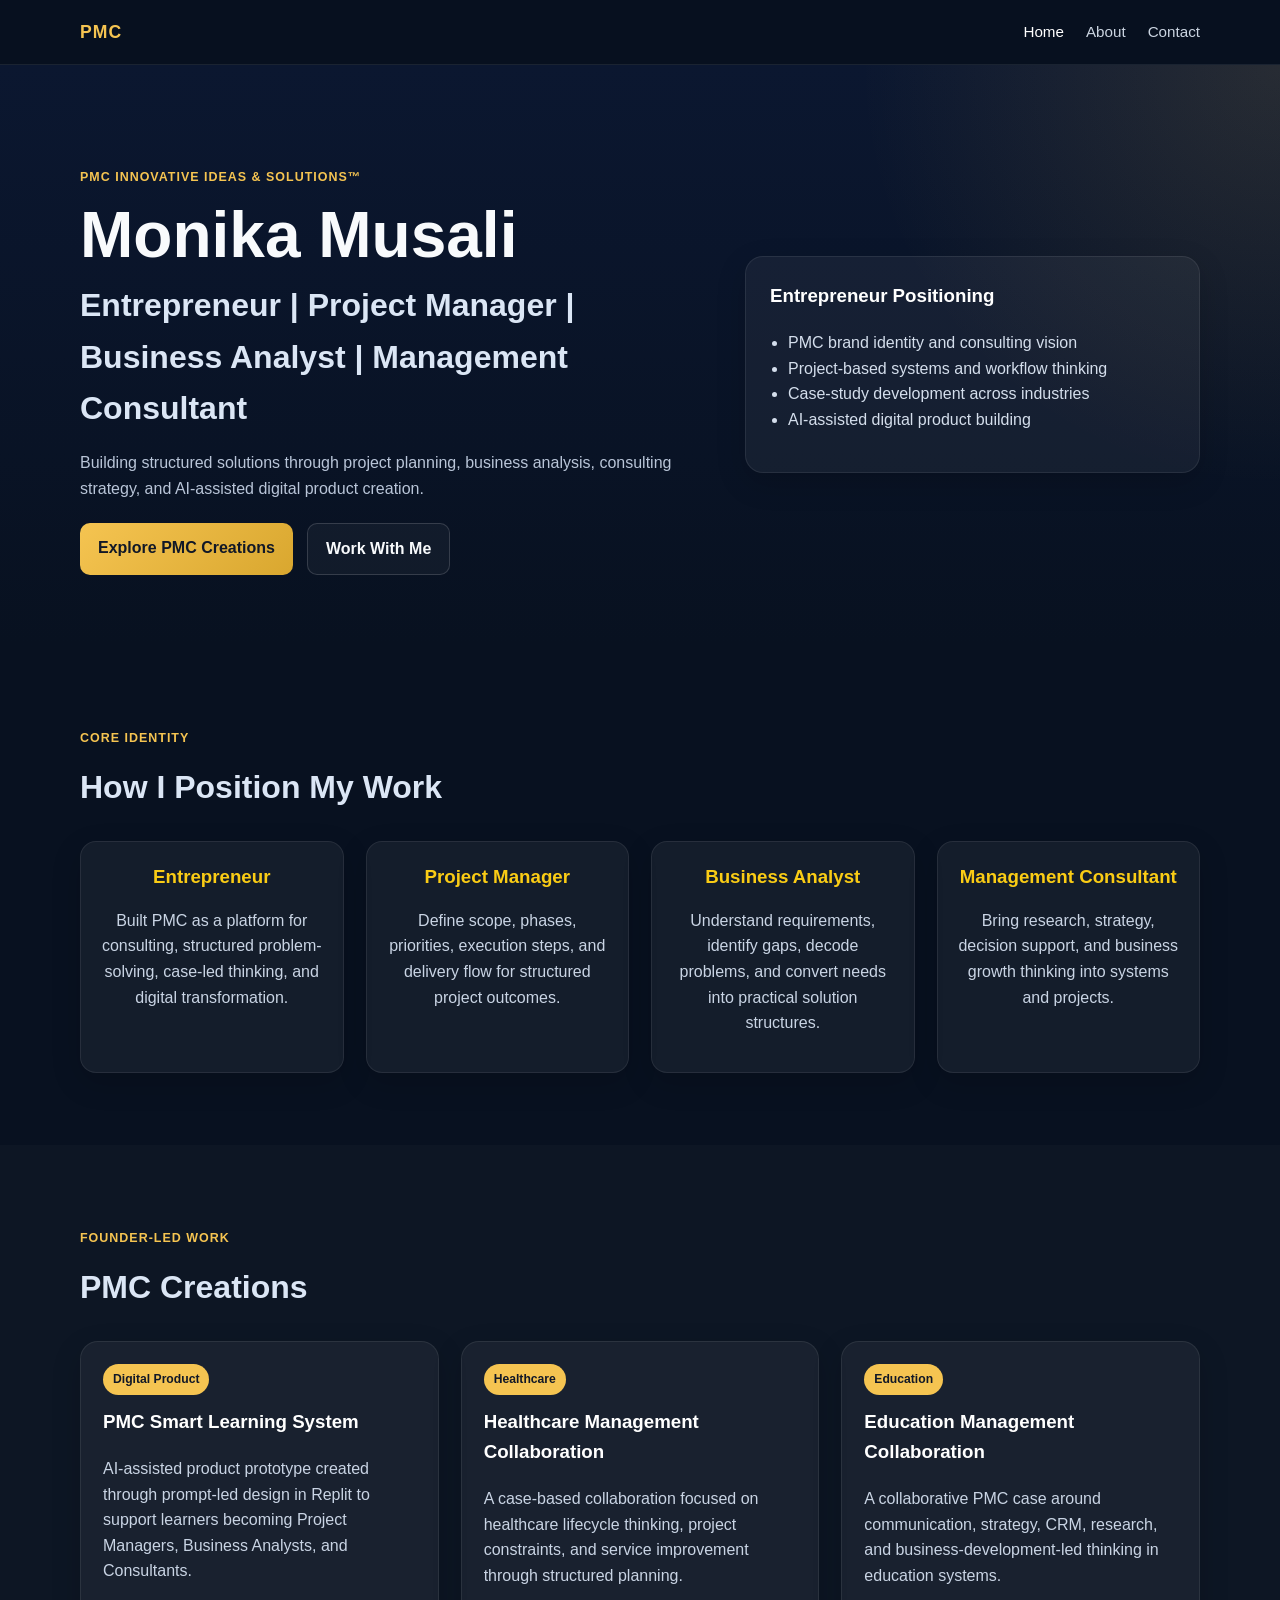
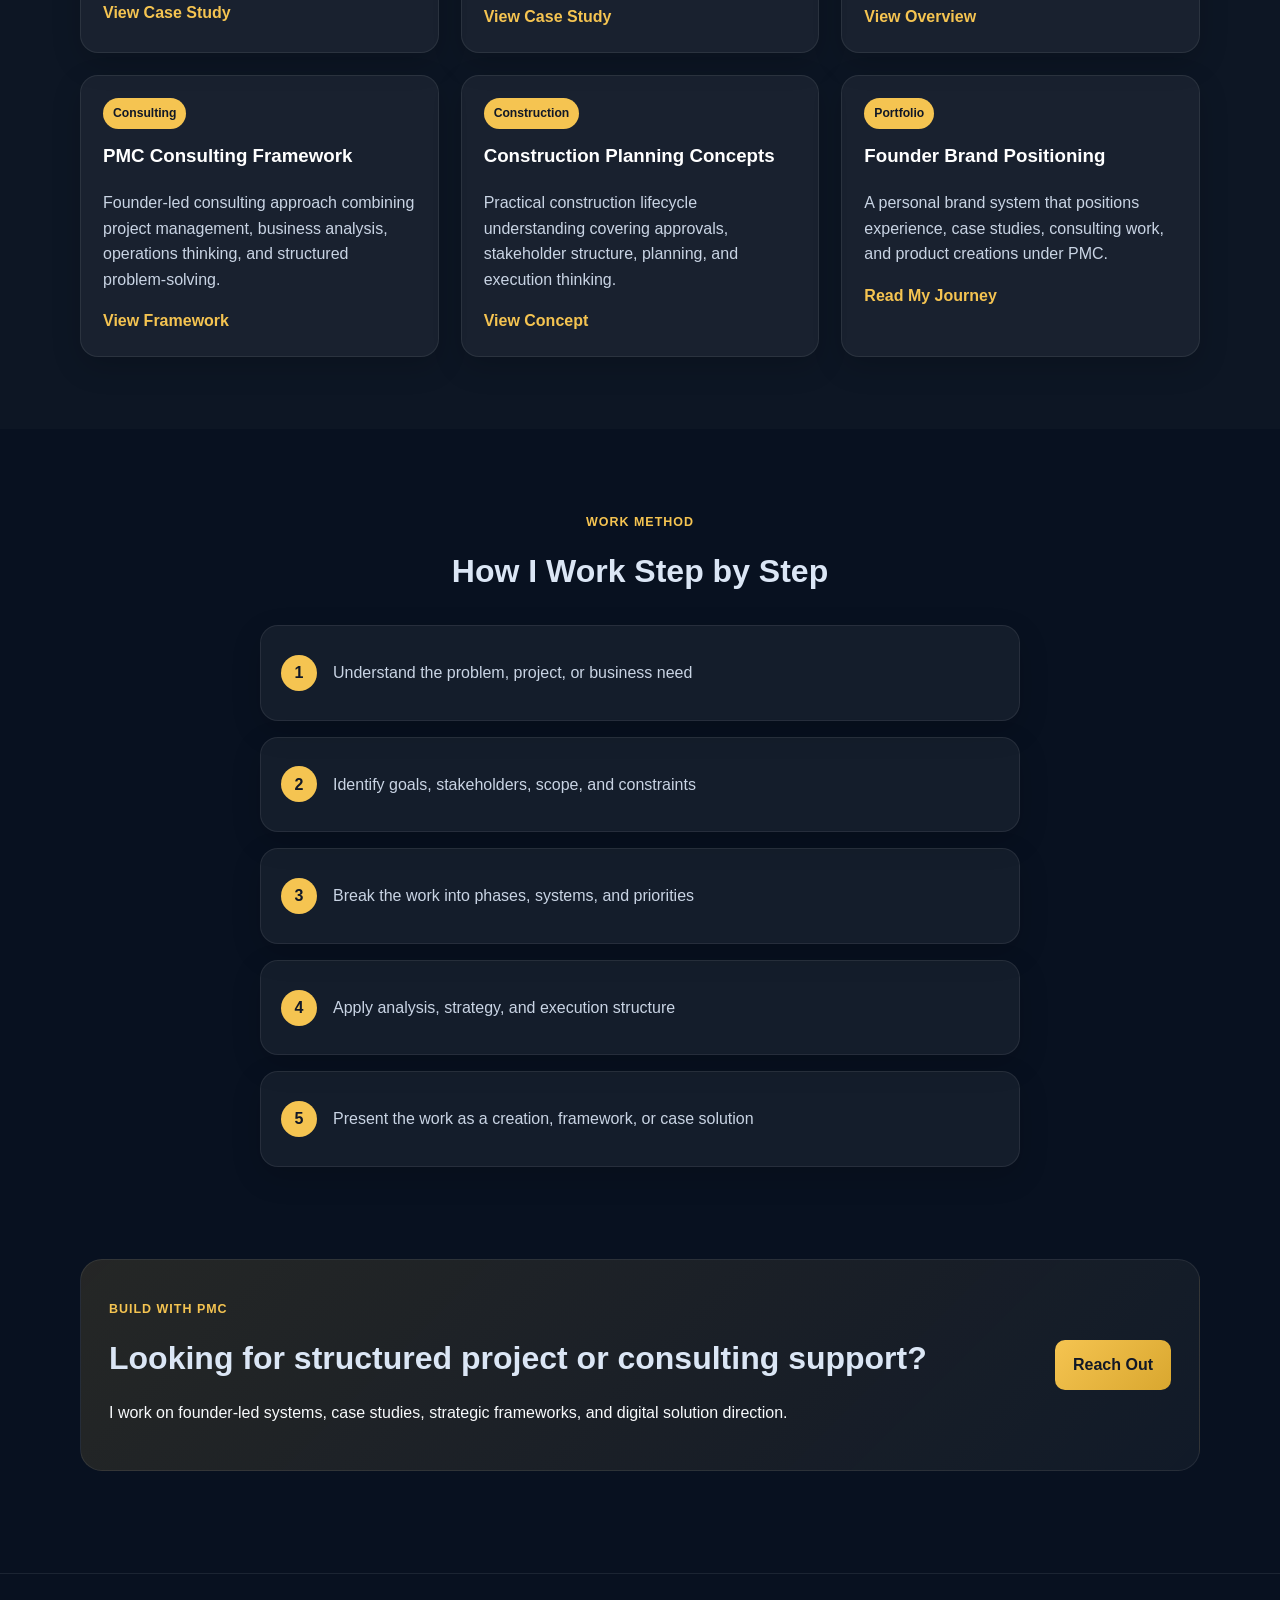
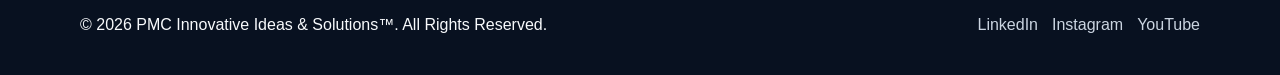
==== index.html @ 28ba8baa "Update index.html" ====
<!DOCTYPE html>
<html lang="en">
<head>
  <meta charset="UTF-8" />
  <meta name="viewport" content="width=device-width, initial-scale=1.0" />
  <title>PMC founder Portfolio | Monika Musali</title>
  <link rel="stylesheet" href="style.css" />
</head>
<body>
  <header class="site-header">
    <div class="container nav-wrap">
      <div class="logo">PMC</div>
      <nav>
        <a href="index.html" class="active">Home</a>
        <a href="about.html">About</a>
        <a href="contact.html">Contact</a>
      </nav>
    </div>
  </header>

  <section class="hero">
    <div class="container hero-grid">
      <div>
        <p class="eyebrow">PMC Innovative Ideas & Solutions™</p>
        <h1>Monika Musali</h1>
        <h2>Entrepreneur | Project Manager | Business Analyst | Management Consultant</h2>
        <p class="hero-text">
          Building structured solutions through project planning, business analysis,
          consulting strategy, and AI-assisted digital product creation.
        </p>
        <div class="hero-actions">
          <a href="#creations" class="btn btn-primary">Explore PMC Creations</a>
          <a href="contact.html" class="btn btn-secondary">Work With Me</a>
        </div>
      </div>

      <div class="hero-card">
        <h3>Entrepreneur Positioning</h3>
        <ul>
          <li>PMC brand identity and consulting vision</li>
          <li>Project-based systems and workflow thinking</li>
          <li>Case-study development across industries</li>
          <li>AI-assisted digital product building</li>
        </ul>
      </div>
    </div>
  </section>

  <section class="section">
    <div class="container">
      <div class="section-heading">
        <p class="eyebrow">Core Identity</p>
        <h2>How I Position My Work</h2>
      </div>

      <div class="grid four">
        <article class="card">
          <h3>Entrepreneur</h3>
          <p>
            Built PMC as a platform for consulting, structured problem-solving,
            case-led thinking, and digital transformation.
          </p>
        </article>

        <article class="card">
          <h3>Project Manager</h3>
          <p>
            Define scope, phases, priorities, execution steps, and delivery flow
            for structured project outcomes.
          </p>
        </article>

        <article class="card">
          <h3>Business Analyst</h3>
          <p>
            Understand requirements, identify gaps, decode problems, and convert
            needs into practical solution structures.
          </p>
        </article>

        <article class="card">
          <h3>Management Consultant</h3>
          <p>
            Bring research, strategy, decision support, and business growth thinking
            into systems and projects.
          </p>
        </article>
      </div>
    </div>
  </section>

  <section class="section alt" id="creations">
    <div class="container">
      <div class="section-heading">
        <p class="eyebrow">Founder-Led Work</p>
        <h2>PMC Creations</h2>
      </div>

      <div class="grid three">
        <article class="project-card">
          <div class="project-top">
            <span class="tag">Digital Product</span>
            <h3>PMC Smart Learning System</h3>
          </div>
          <p>
            AI-assisted product prototype created through prompt-led design in Replit
            to support learners becoming Project Managers, Business Analysts,
            and Consultants.
          </p>
          <div class="project-links">
            <a href="pmc-smart-learning.html" class="text-link">View Case Study</a>
           
        
          </div>
        </article>

        <article class="project-card">
          <div class="project-top">
            <span class="tag">Healthcare</span>
            <h3>Healthcare Management Collaboration</h3>

               <div class="project-links">
            
           
        
          </div>
          </div>
          <p>
            A case-based collaboration focused on healthcare lifecycle thinking,
            project constraints, and service improvement through structured planning.
          </p>
          <div class="project-links">
            <a href="hc-case-study.html" class="text-link">View Case Study</a>

          </div>
        </article>

        <article class="project-card">
          <div class="project-top">
            <span class="tag">Education</span>
            <h3>Education Management Collaboration</h3>
          </div>
          <p>
            A collaborative PMC case around communication, strategy, CRM, research,
            and business-development-led thinking in education systems.
          </p>
          <div class="project-links">
            <a class="text-link" href="pmc-education-learning.html">View Overview</a>
          </div>
        </article>

        <article class="project-card">
          <div class="project-top">
            <span class="tag">Consulting</span>
            <h3>PMC Consulting Framework</h3>
          </div>
          <p>
            Founder-led consulting approach combining project management, business analysis,
            operations thinking, and structured problem-solving.
          </p>
          <div class="project-links">
            <a class="text-link" href="pmc-consulting-learning.html">View Framework</a>
          </div>
        </article>

        <article class="project-card">
          <div class="project-top">
            <span class="tag">Construction</span>
            <h3>Construction Planning Concepts</h3>
          </div>
          <p>
            Practical construction lifecycle understanding covering approvals,
            stakeholder structure, planning, and execution thinking.
          </p>
          <div class="project-links">
            <a href="pmc-construction-learning.html" class="text-link">View Concept</a>
        
          </div>
        </article>

        <article class="project-card">
          <div class="project-top">
            <span class="tag">Portfolio</span>
            <h3>Founder Brand Positioning</h3>
          </div>
          <p>
            A personal brand system that positions experience, case studies,
            consulting work, and product creations under PMC.
          </p>
          <div class="project-links">
            <a class="text-link" href="about.html">Read My Journey</a>
          </div>
        </article>
      </div>
    </div>
  </section>

  <section class="section">
    <div class="container narrow">
      <div class="section-heading center">
        <p class="eyebrow">Work Method</p>
        <h2>How I Work Step by Step</h2>
      </div>

      <div class="steps">
        <div class="step"><span>1</span><p>Understand the problem, project, or business need</p></div>
        <div class="step"><span>2</span><p>Identify goals, stakeholders, scope, and constraints</p></div>
        <div class="step"><span>3</span><p>Break the work into phases, systems, and priorities</p></div>
        <div class="step"><span>4</span><p>Apply analysis, strategy, and execution structure</p></div>
        <div class="step"><span>5</span><p>Present the work as a creation, framework, or case solution</p></div>
      </div>
    </div>
  </section>

  <section class="section cta-section">
    <div class="container cta-box">
      <div>
        <p class="eyebrow">Build With PMC</p>
        <h2>Looking for structured project or consulting support?</h2>
        <p>
          I work on founder-led systems, case studies, strategic frameworks,
          and digital solution direction.
        </p>
      </div>
      <a href="contact.html" class="btn btn-primary">Reach Out</a>
    </div>
  </section>

  <footer class="site-footer">
    <div class="container footer-wrap">
      <p>© 2026 PMC Innovative Ideas & Solutions™. All Rights Reserved.</p>
      <div class="footer-links">
        <a href="https://www.linkedin.com/in/monika-musali/" target="_blank">LinkedIn</a>
        <a href="https://www.instagram.com/projectmanagementcreations/" target="_blank">Instagram</a>
        <a href="https://www.youtube.com/@PMC.Solutions/" target="_blank">YouTube</a>
      </div>
    </div>
  </footer>

  <script src="script.js"></script>
</body>
</html>
---- style.css ----
* {
  box-sizing: border-box;
}

html {
  scroll-behavior: smooth;
}

body {
  margin: 0;
  font-family: Arial, Helvetica, sans-serif;
  background: #081120;
  color: #f8fafc;
  line-height: 1.6;
}

a {
  color: inherit;
  text-decoration: none;
}

.container {
  width: min(1120px, 92%);
  margin: 0 auto;
}

.narrow {
  width: min(760px, 92%);
}

.site-header {
  position: sticky;
  top: 0;
  z-index: 50;
  background: rgba(8, 17, 32, 0.92);
  backdrop-filter: blur(8px);
  border-bottom: 1px solid rgba(255,255,255,0.08);
}

.nav-wrap {
  display: flex;
  justify-content: space-between;
  align-items: center;
  padding: 18px 0;
}

.logo {
  font-weight: 700;
  font-size: 1.1rem;
  color: #f5c451;
  letter-spacing: 1px;
}

nav {
  display: flex;
  gap: 22px;
}

nav a {
  color: #cbd5e1;
  font-size: 0.95rem;
}

nav a.active,
nav a:hover {
  color: #ffffff;
}

.hero {
  padding: 90px 0 70px;
  background: radial-gradient(circle at top right, rgba(245,196,81,0.12), transparent 30%),
              linear-gradient(180deg, #0b1730 0%, #081120 100%);
}

.hero-grid {
  display: grid;
  grid-template-columns: 1.4fr 1fr;
  gap: 28px;
  align-items: center;
}

.eyebrow {
  color: #f5c451;
  font-weight: 700;
  text-transform: uppercase;
  letter-spacing: 1px;
  font-size: 0.78rem;
}

h1 {
  font-size: clamp(2.2rem, 5vw, 4rem);
  line-height: 1.1;
  margin: 8px 0 10px;
}

h2 {
  font-size: clamp(1.15rem, 2.6vw, 2rem);
  color: #dbe6f5;
  margin: 0 0 14px;
}

h3 {
  margin-top: 0;
  color: #ffffff;
}

.hero-text {
  max-width: 680px;
  color: #b9c5d8;
  font-size: 1rem;
}

.hero-actions {
  display: flex;
  gap: 14px;
  flex-wrap: wrap;
  margin-top: 22px;
}

.btn {
  padding: 12px 18px;
  border-radius: 10px;
  font-weight: 700;
  display: inline-block;
  transition: 0.25s ease;
}

.btn-primary {
  background: linear-gradient(135deg, #f5c451, #d9a72f);
  color: #111827;
}

.btn-primary:hover {
  transform: translateY(-2px);
}

.btn-secondary {
  border: 1px solid rgba(255,255,255,0.15);
  color: #f8fafc;
  background: rgba(255,255,255,0.04);
}

.hero-card,
.card,
.project-card,
.contact-card,
.step {
  background: rgba(255,255,255,0.05);
  border: 1px solid rgba(255,255,255,0.08);
  border-radius: 18px;
  box-shadow: 0 10px 30px rgba(0,0,0,0.16);
}

.hero-card {
  padding: 24px;
}

.hero-card ul {
  padding-left: 18px;
  color: #d4deec;
}

.section {
  padding: 72px 0;
}

.section.alt {
  background: rgba(255,255,255,0.02);
}

.section-heading {
  margin-bottom: 28px;
}

.section-heading.center {
  text-align: center;
}

.grid {
  display: grid;
  gap: 22px;
}

.grid.four {
  grid-template-columns: repeat(4, 1fr);
}

.grid.three {
  grid-template-columns: repeat(3, 1fr);
}

.grid.two {
  grid-template-columns: repeat(2, 1fr);
}

.card {
  padding: 22px;
}

.card p,
.project-card p,
.contact-card p,
.step p {
  color: #c9d4e4;
}

.project-card {
  padding: 22px;
  transition: transform 0.25s ease, box-shadow 0.25s ease;
}

.project-card:hover {
  transform: translateY(-4px);
  box-shadow: 0 16px 34px rgba(0,0,0,0.22);
}

.project-top {
  margin-bottom: 12px;
}

.tag {
  display: inline-block;
  padding: 6px 10px;
  margin-bottom: 12px;
  border-radius: 999px;
  font-size: 0.76rem;
  font-weight: 700;
  color: #111827;
  background: #f5c451;
}

.text-link {
  color: #f5c451;
  font-weight: 700;
}

.steps {
  display: grid;
  gap: 16px;
}

.step {
  display: flex;
  align-items: center;
  gap: 16px;
  padding: 18px 20px;
}

.step span {
  width: 36px;
  height: 36px;
  border-radius: 50%;
  display: grid;
  place-items: center;
  background: #f5c451;
  color: #111827;
  font-weight: 700;
  flex-shrink: 0;
}

.cta-section {
  padding-top: 20px;
}

.cta-box {
  background: linear-gradient(135deg, rgba(245,196,81,0.12), rgba(255,255,255,0.04));
  border: 1px solid rgba(255,255,255,0.08);
  border-radius: 22px;
  padding: 28px;
  display: flex;
  justify-content: space-between;
  gap: 22px;
  align-items: center;
}

.page-hero {
  padding: 84px 0 40px;
  background: linear-gradient(180deg, #0b1730 0%, #081120 100%);
}

.contact-card {
  padding: 24px;
}

.contact-card a {
  color: #f5c451;
}

.contact-form {
  display: grid;
  gap: 10px;
}

.contact-form label {
  font-weight: 700;
  color: #e2e8f0;
}

.contact-form input,
.contact-form textarea {
  width: 100%;
  padding: 12px 14px;
  border-radius: 10px;
  border: 1px solid rgba(255,255,255,0.12);
  background: rgba(255,255,255,0.04);
  color: #ffffff;
}

.small-note {
  color: #9fb0c8;
  margin-top: 12px;
  font-size: 0.92rem;
}

.site-footer {
  border-top: 1px solid rgba(255,255,255,0.08);
  padding: 22px 0;
  margin-top: 30px;
}

.footer-wrap {
  display: flex;
  justify-content: space-between;
  gap: 20px;
  align-items: center;
  flex-wrap: wrap;
}

.footer-links {
  display: flex;
  gap: 14px;
}

.footer-links a {
  color: #cbd5e1;
}

@media (max-width: 980px) {
  .hero-grid,
  .grid.four,
  .grid.three {
    grid-template-columns: 1fr 1fr;
  }

  .cta-box {
    flex-direction: column;
    align-items: flex-start;
  }
}

@media (max-width: 680px) {
  .hero-grid,
  .grid.four,
  .grid.three,
  .grid.two {
    grid-template-columns: 1fr;
  }

  nav {
    gap: 14px;
    font-size: 0.9rem;
  }

  .hero {
    padding-top: 70px;
  }

  .footer-wrap {
    flex-direction: column;
    align-items: flex-start;
  }
}
body {
  user-select: none;
}

.grid.two {
  display: grid;
  grid-template-columns: 1fr 1fr;
  gap: 30px;
  align-items: stretch;
}
.card {
  background: rgba(255,255,255,0.05);
  padding: 20px;
  border-radius: 16px;
  text-align: center;
}
.card img {
  width: 100%;
  height: 250px;
  object-fit: cover;
  border-radius: 12px;
}
.card h3 {
  margin-bottom: 10px;
  color: #facc15;
}
.card:hover {
  transform: translateY(-5px);
  transition: 0.3s;
}
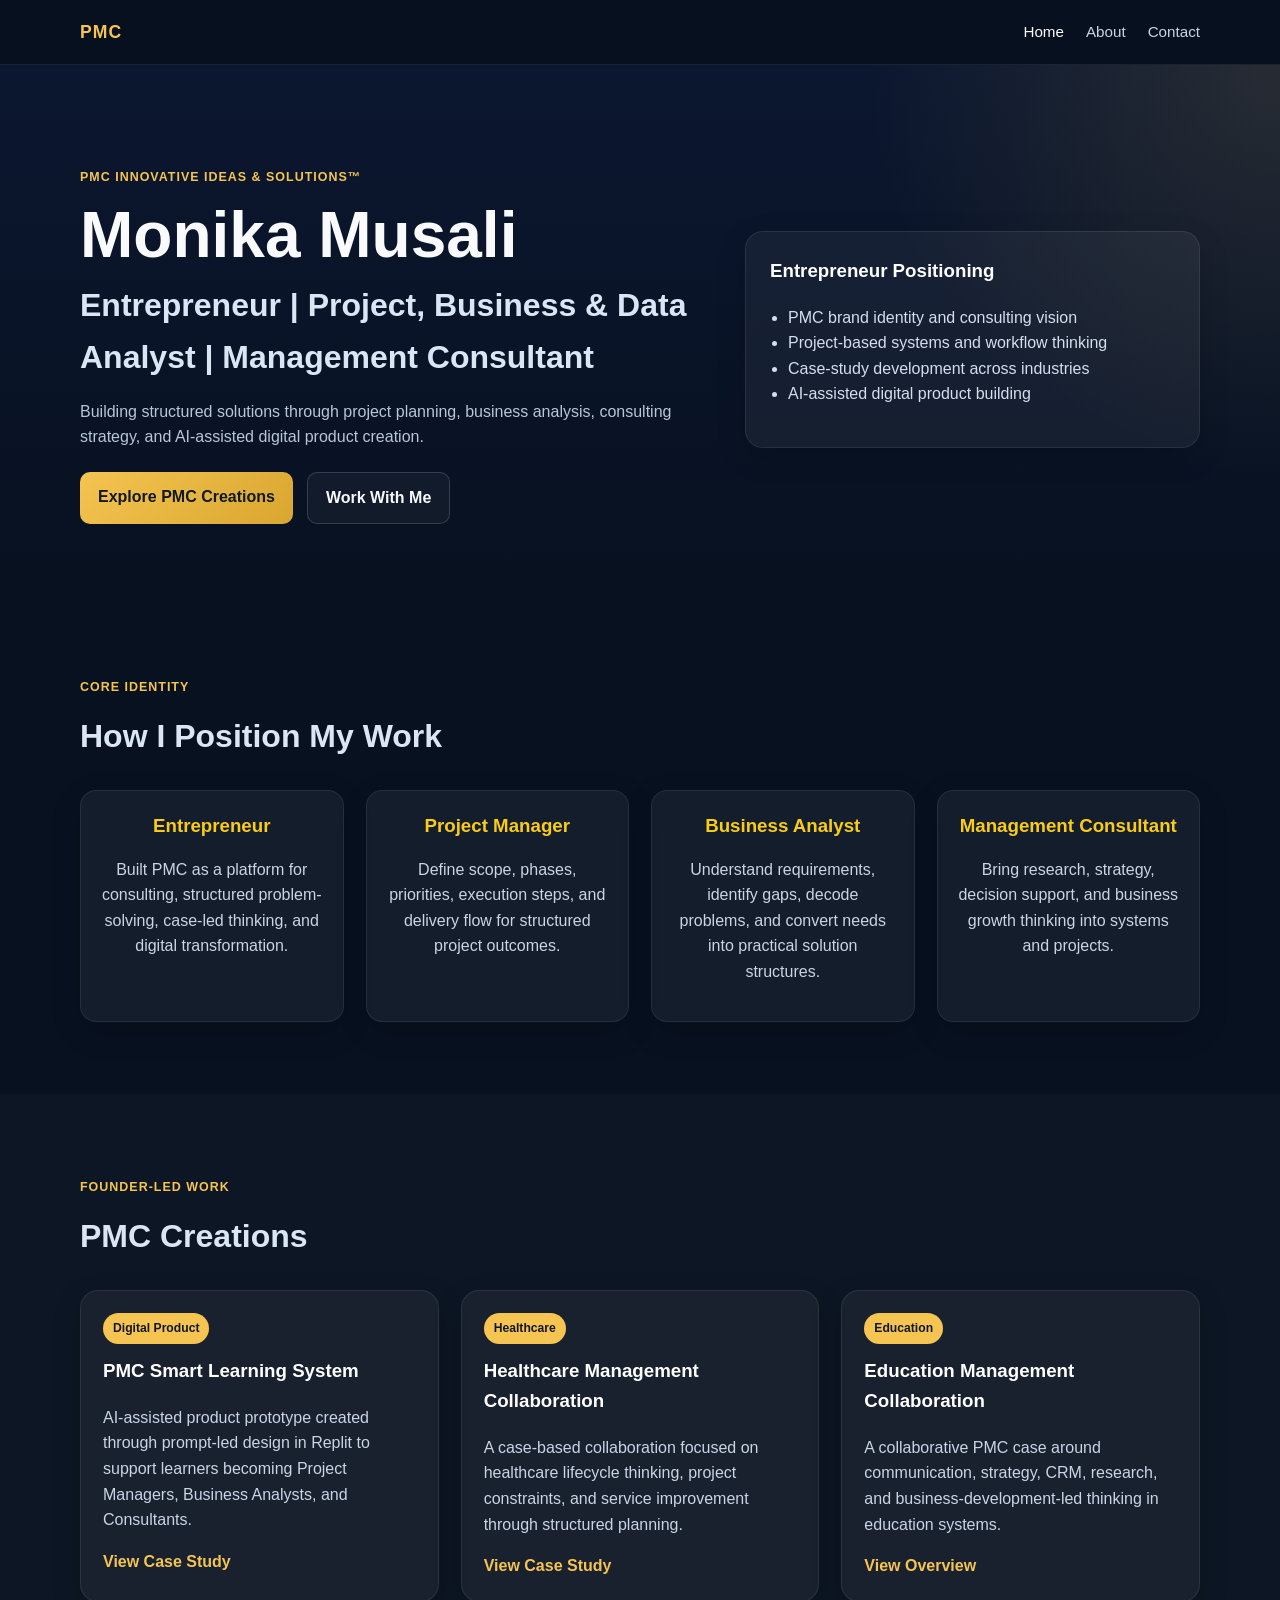
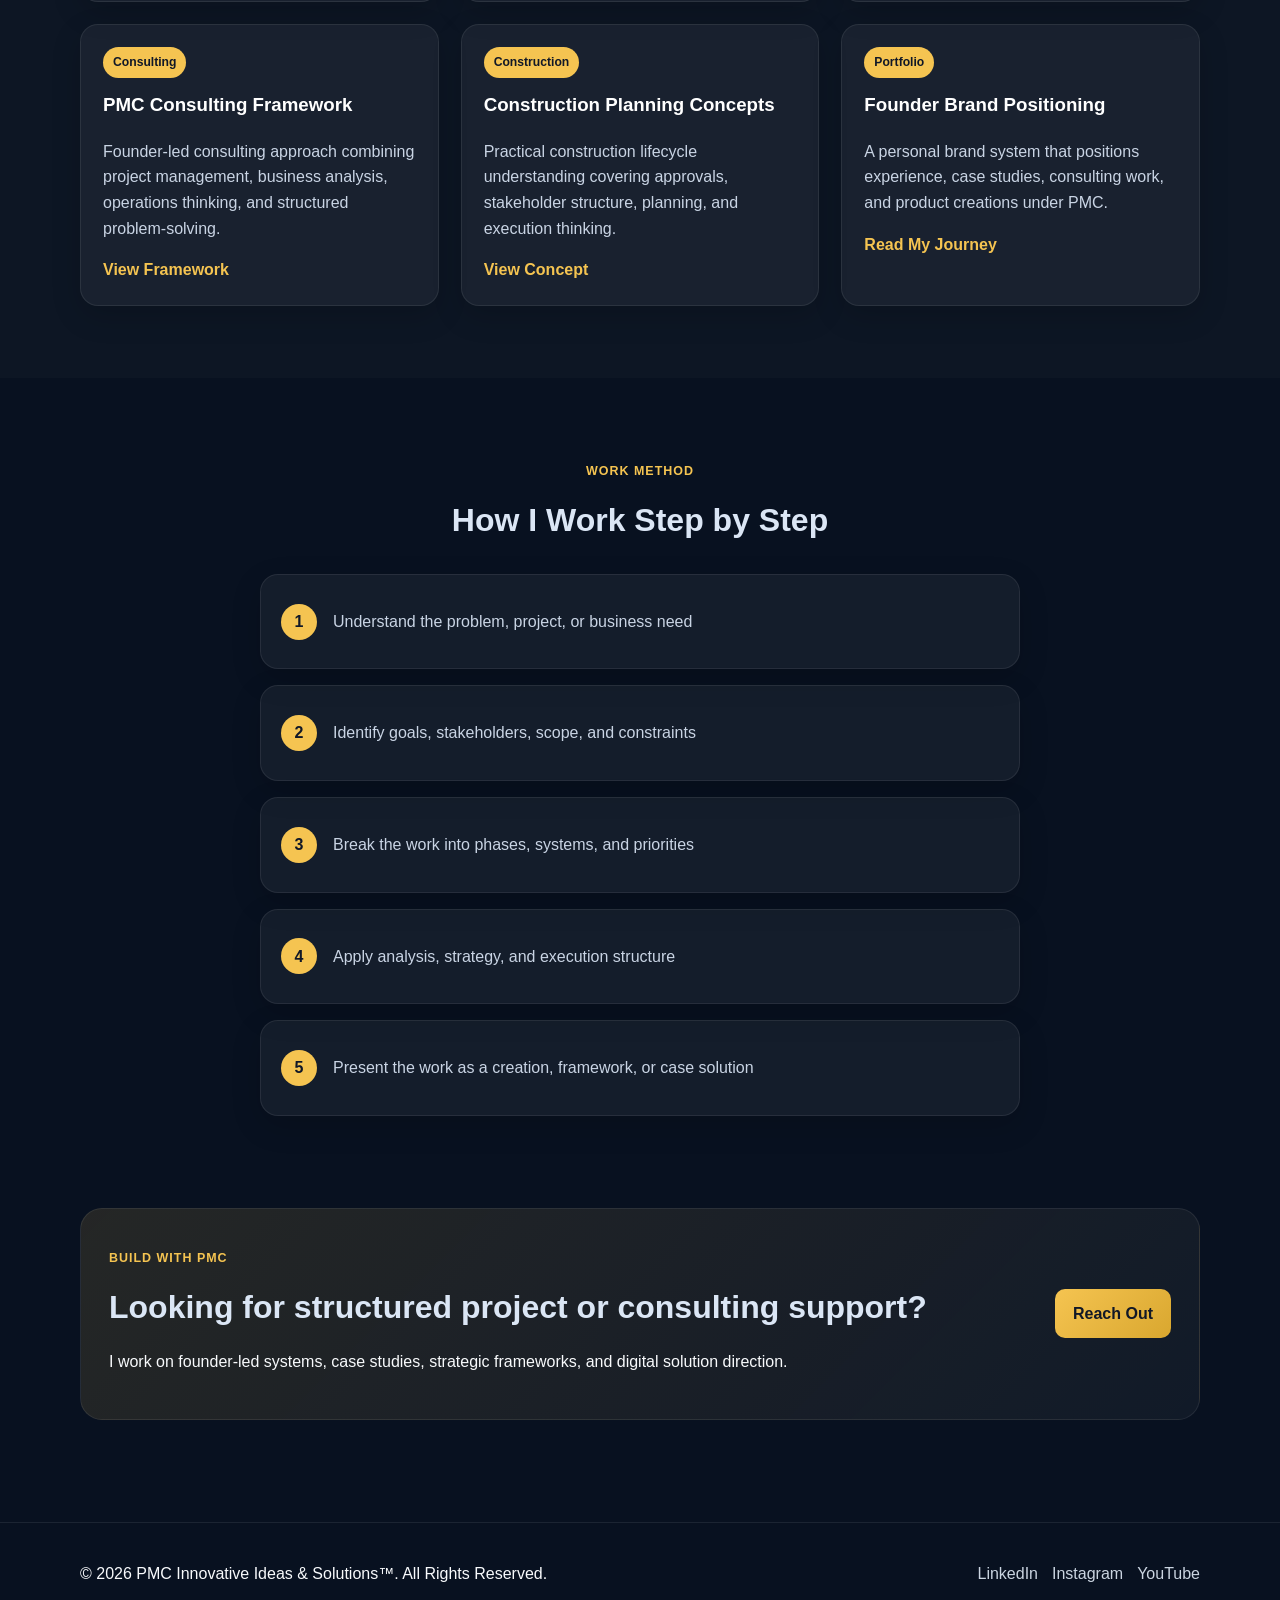
==== commit e2b4250b: "Fix HTML formatting and structure" ====
--- a/index.html
+++ b/index.html
@@ -3,7 +3,7 @@
 <head>
   <meta charset="UTF-8" />
   <meta name="viewport" content="width=device-width, initial-scale=1.0" />
-  <title>PMC founder Portfolio | Monika Musali</title>
+  <title>PMC Portfolio | Monika Musali</title>
   <link rel="stylesheet" href="style.css" />
 </head>
 <body>
@@ -23,7 +23,7 @@
       <div>
         <p class="eyebrow">PMC Innovative Ideas & Solutions™</p>
         <h1>Monika Musali</h1>
-        <h2>Entrepreneur | Project Manager | Business Analyst | Management Consultant</h2>
+        <h2>Entrepreneur | Project, Business & Data Analyst | Management Consultant</h2>
         <p class="hero-text">
           Building structured solutions through project planning, business analysis,
           consulting strategy, and AI-assisted digital product creation.
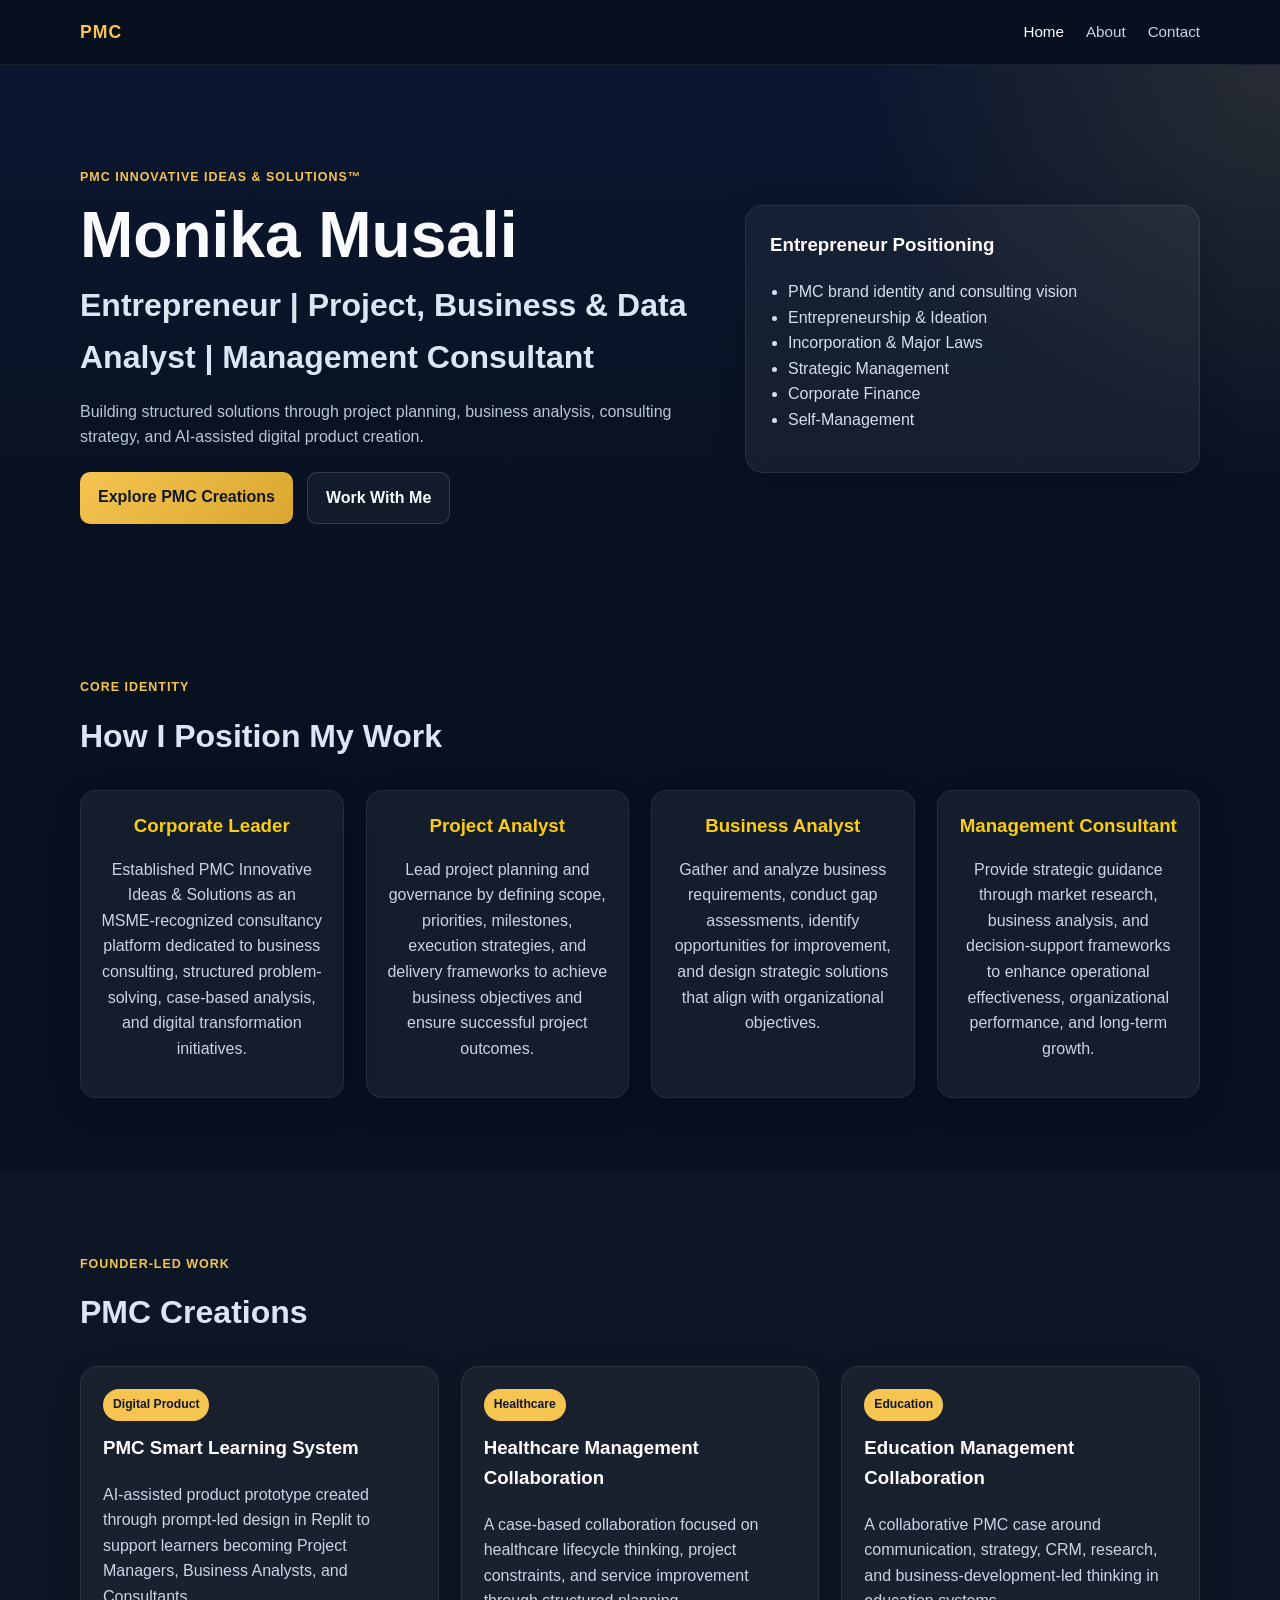
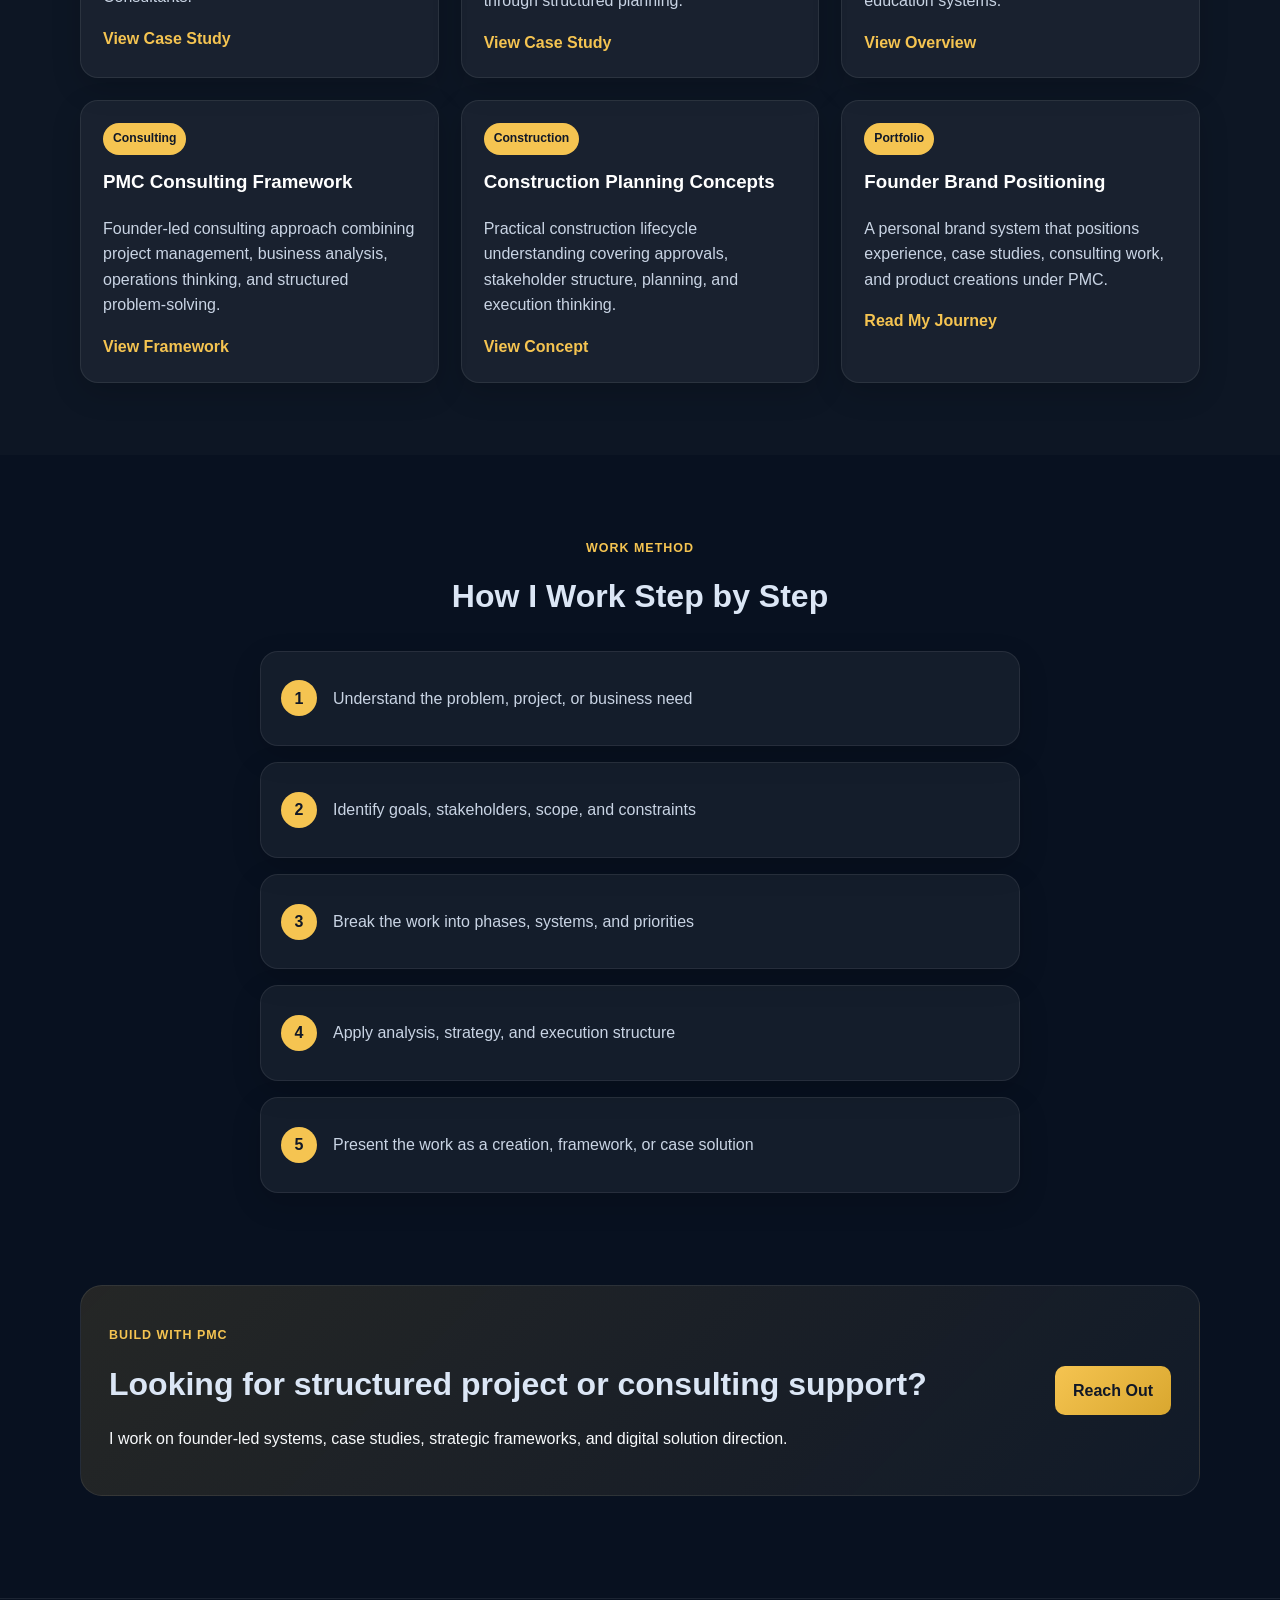
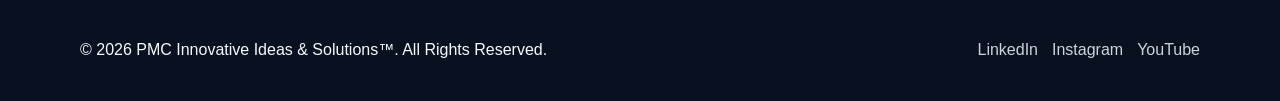
==== commit 0a1fdc03: "Update index.html" ====
--- a/index.html
+++ b/index.html
@@ -38,9 +38,11 @@
         <h3>Entrepreneur Positioning</h3>
         <ul>
           <li>PMC brand identity and consulting vision</li>
-          <li>Project-based systems and workflow thinking</li>
-          <li>Case-study development across industries</li>
-          <li>AI-assisted digital product building</li>
+          <li>Entrepreneurship & Ideation</li>
+          <li>Incorporation & Major Laws</li>
+          <li>Strategic Management</li>
+          <li>Corporate Finance</li>
+          <li>Self-Management</li>
         </ul>
       </div>
     </div>
@@ -55,34 +57,30 @@
 
       <div class="grid four">
         <article class="card">
-          <h3>Entrepreneur</h3>
-          <p>
-            Built PMC as a platform for consulting, structured problem-solving,
-            case-led thinking, and digital transformation.
-          </p>
-        </article>
-
-        <article class="card">
-          <h3>Project Manager</h3>
-          <p>
-            Define scope, phases, priorities, execution steps, and delivery flow
-            for structured project outcomes.
+          <h3>Corporate Leader</h3>
+          <p>
+            Established PMC Innovative Ideas & Solutions as an MSME-recognized consultancy platform dedicated to business consulting, structured problem-solving, case-based analysis, and digital transformation initiatives.</p>
+        </article>
+
+        <article class="card">
+          <h3>Project Analyst</h3>
+          <p>
+Lead project planning and governance by defining scope, priorities, milestones, execution strategies, and delivery frameworks to achieve business objectives and ensure successful project outcomes.
+
           </p>
         </article>
 
         <article class="card">
           <h3>Business Analyst</h3>
           <p>
-            Understand requirements, identify gaps, decode problems, and convert
-            needs into practical solution structures.
+           Gather and analyze business requirements, conduct gap assessments, identify opportunities for improvement, and design strategic solutions that align with organizational objectives.
           </p>
         </article>
 
         <article class="card">
           <h3>Management Consultant</h3>
           <p>
-            Bring research, strategy, decision support, and business growth thinking
-            into systems and projects.
+         Provide strategic guidance through market research, business analysis, and decision-support frameworks to enhance operational effectiveness, organizational performance, and long-term growth.
           </p>
         </article>
       </div>
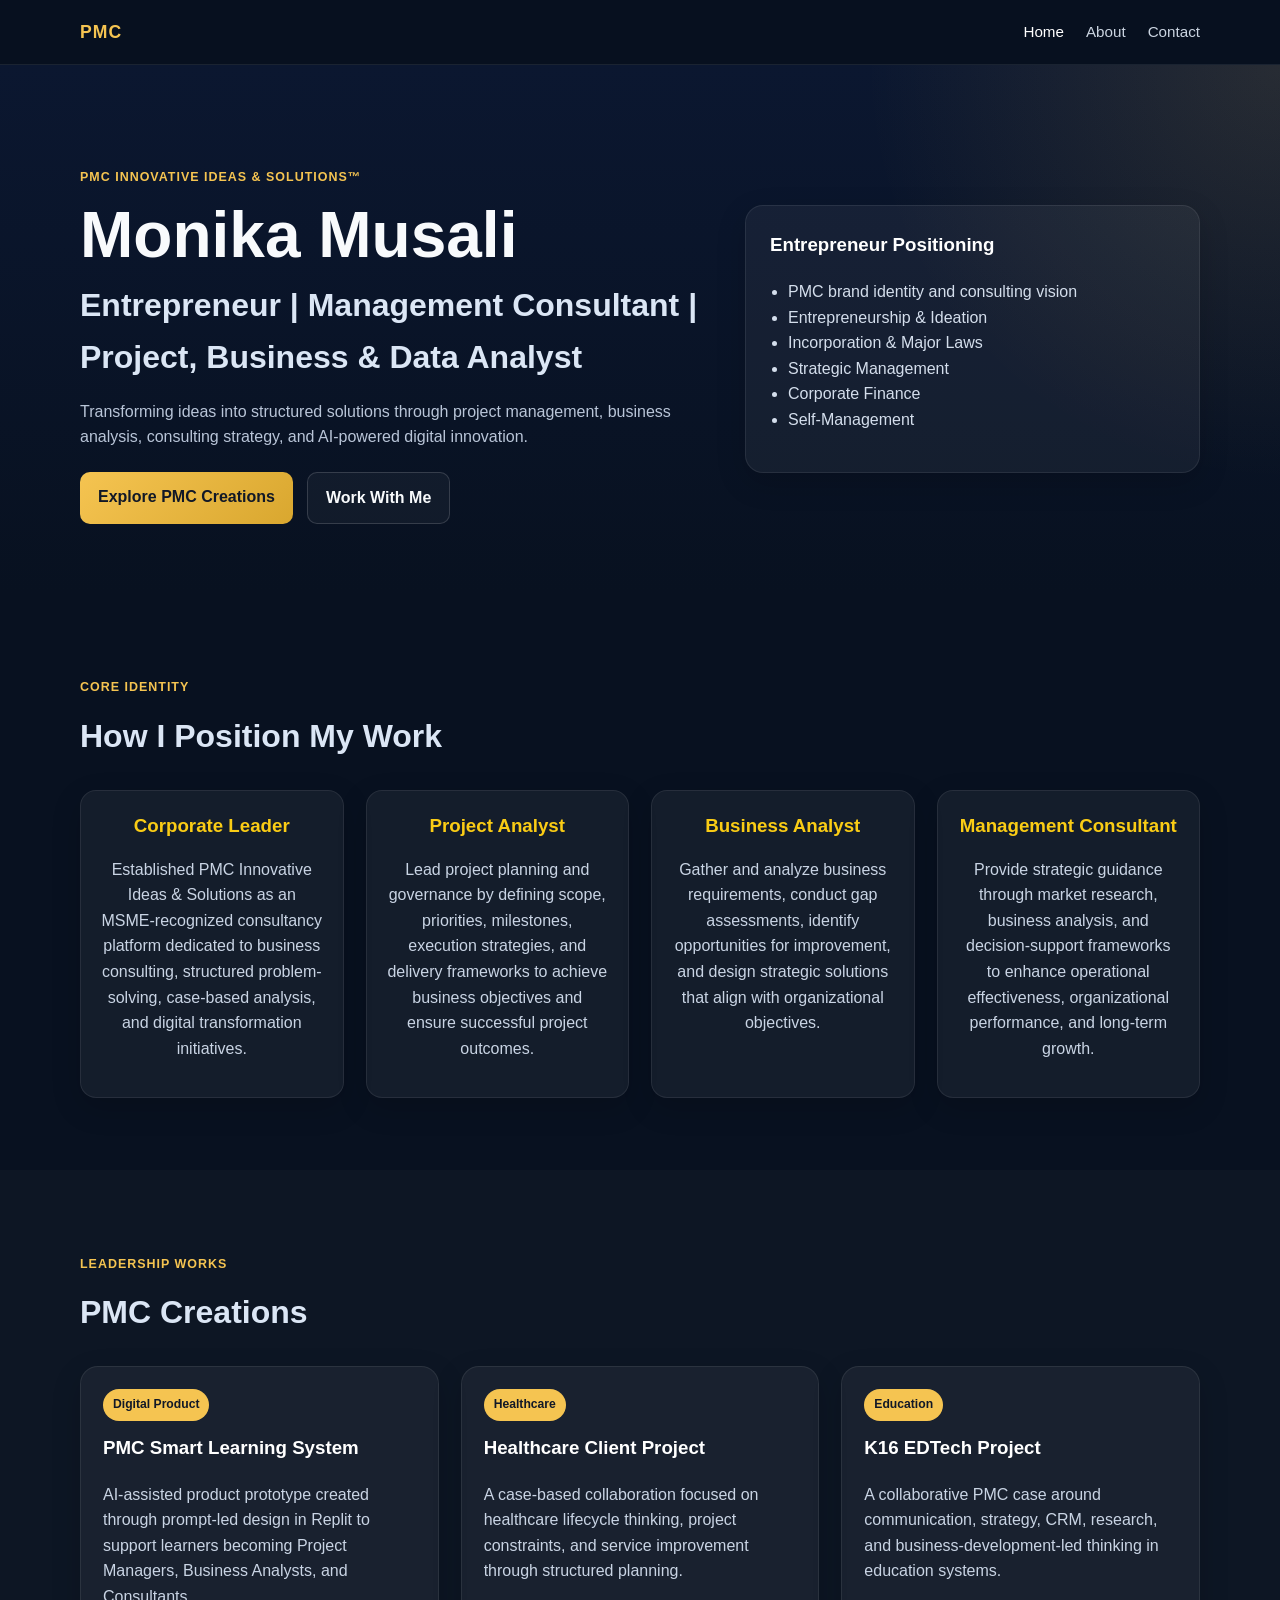
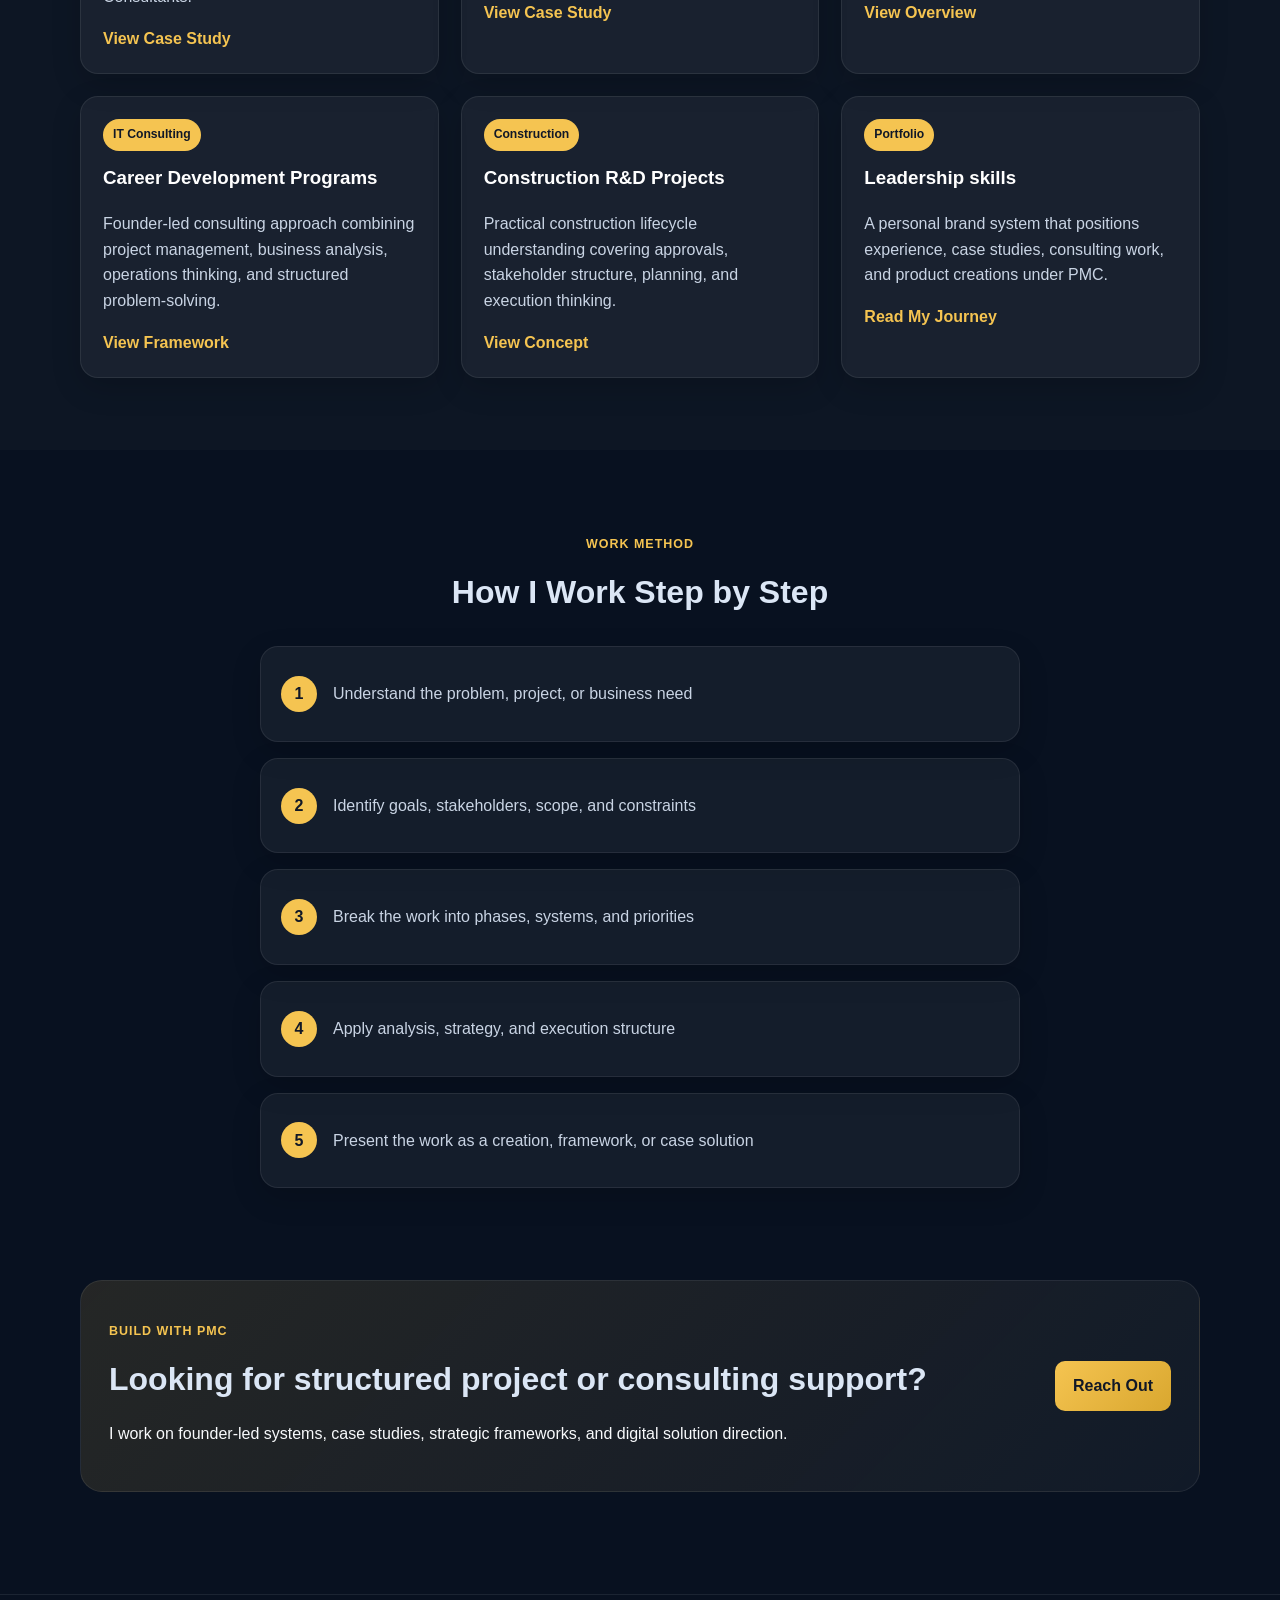
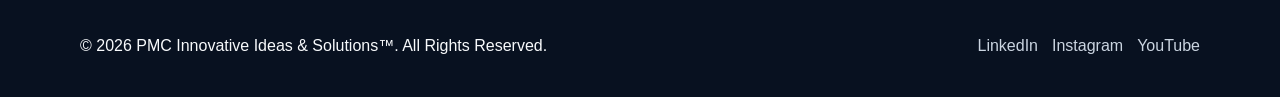
==== commit 30a7e77d: "Update index.html" ====
--- a/index.html
+++ b/index.html
@@ -23,10 +23,11 @@
       <div>
         <p class="eyebrow">PMC Innovative Ideas & Solutions™</p>
         <h1>Monika Musali</h1>
-        <h2>Entrepreneur | Project, Business & Data Analyst | Management Consultant</h2>
+        <h2>Entrepreneur | Management Consultant | Project, Business & Data Analyst </h2>
         <p class="hero-text">
-          Building structured solutions through project planning, business analysis,
-          consulting strategy, and AI-assisted digital product creation.
+         
+          Transforming ideas into structured solutions through project management, business analysis, consulting strategy, and AI-powered digital innovation.
+
         </p>
         <div class="hero-actions">
           <a href="#creations" class="btn btn-primary">Explore PMC Creations</a>
@@ -90,7 +91,7 @@
   <section class="section alt" id="creations">
     <div class="container">
       <div class="section-heading">
-        <p class="eyebrow">Founder-Led Work</p>
+        <p class="eyebrow">Leadership Works</p>
         <h2>PMC Creations</h2>
       </div>
 
@@ -115,7 +116,7 @@
         <article class="project-card">
           <div class="project-top">
             <span class="tag">Healthcare</span>
-            <h3>Healthcare Management Collaboration</h3>
+            <h3>Healthcare Client Project</h3>
 
                <div class="project-links">
             
@@ -136,7 +137,7 @@
         <article class="project-card">
           <div class="project-top">
             <span class="tag">Education</span>
-            <h3>Education Management Collaboration</h3>
+            <h3>K16 EDTech Project</h3>
           </div>
           <p>
             A collaborative PMC case around communication, strategy, CRM, research,
@@ -149,8 +150,8 @@
 
         <article class="project-card">
           <div class="project-top">
-            <span class="tag">Consulting</span>
-            <h3>PMC Consulting Framework</h3>
+            <span class="tag">IT Consulting</span>
+            <h3>Career Development Programs</h3>
           </div>
           <p>
             Founder-led consulting approach combining project management, business analysis,
@@ -164,7 +165,7 @@
         <article class="project-card">
           <div class="project-top">
             <span class="tag">Construction</span>
-            <h3>Construction Planning Concepts</h3>
+            <h3>Construction R&D Projects</h3>
           </div>
           <p>
             Practical construction lifecycle understanding covering approvals,
@@ -179,7 +180,7 @@
         <article class="project-card">
           <div class="project-top">
             <span class="tag">Portfolio</span>
-            <h3>Founder Brand Positioning</h3>
+            <h3>Leadership skills</h3>
           </div>
           <p>
             A personal brand system that positions experience, case studies,
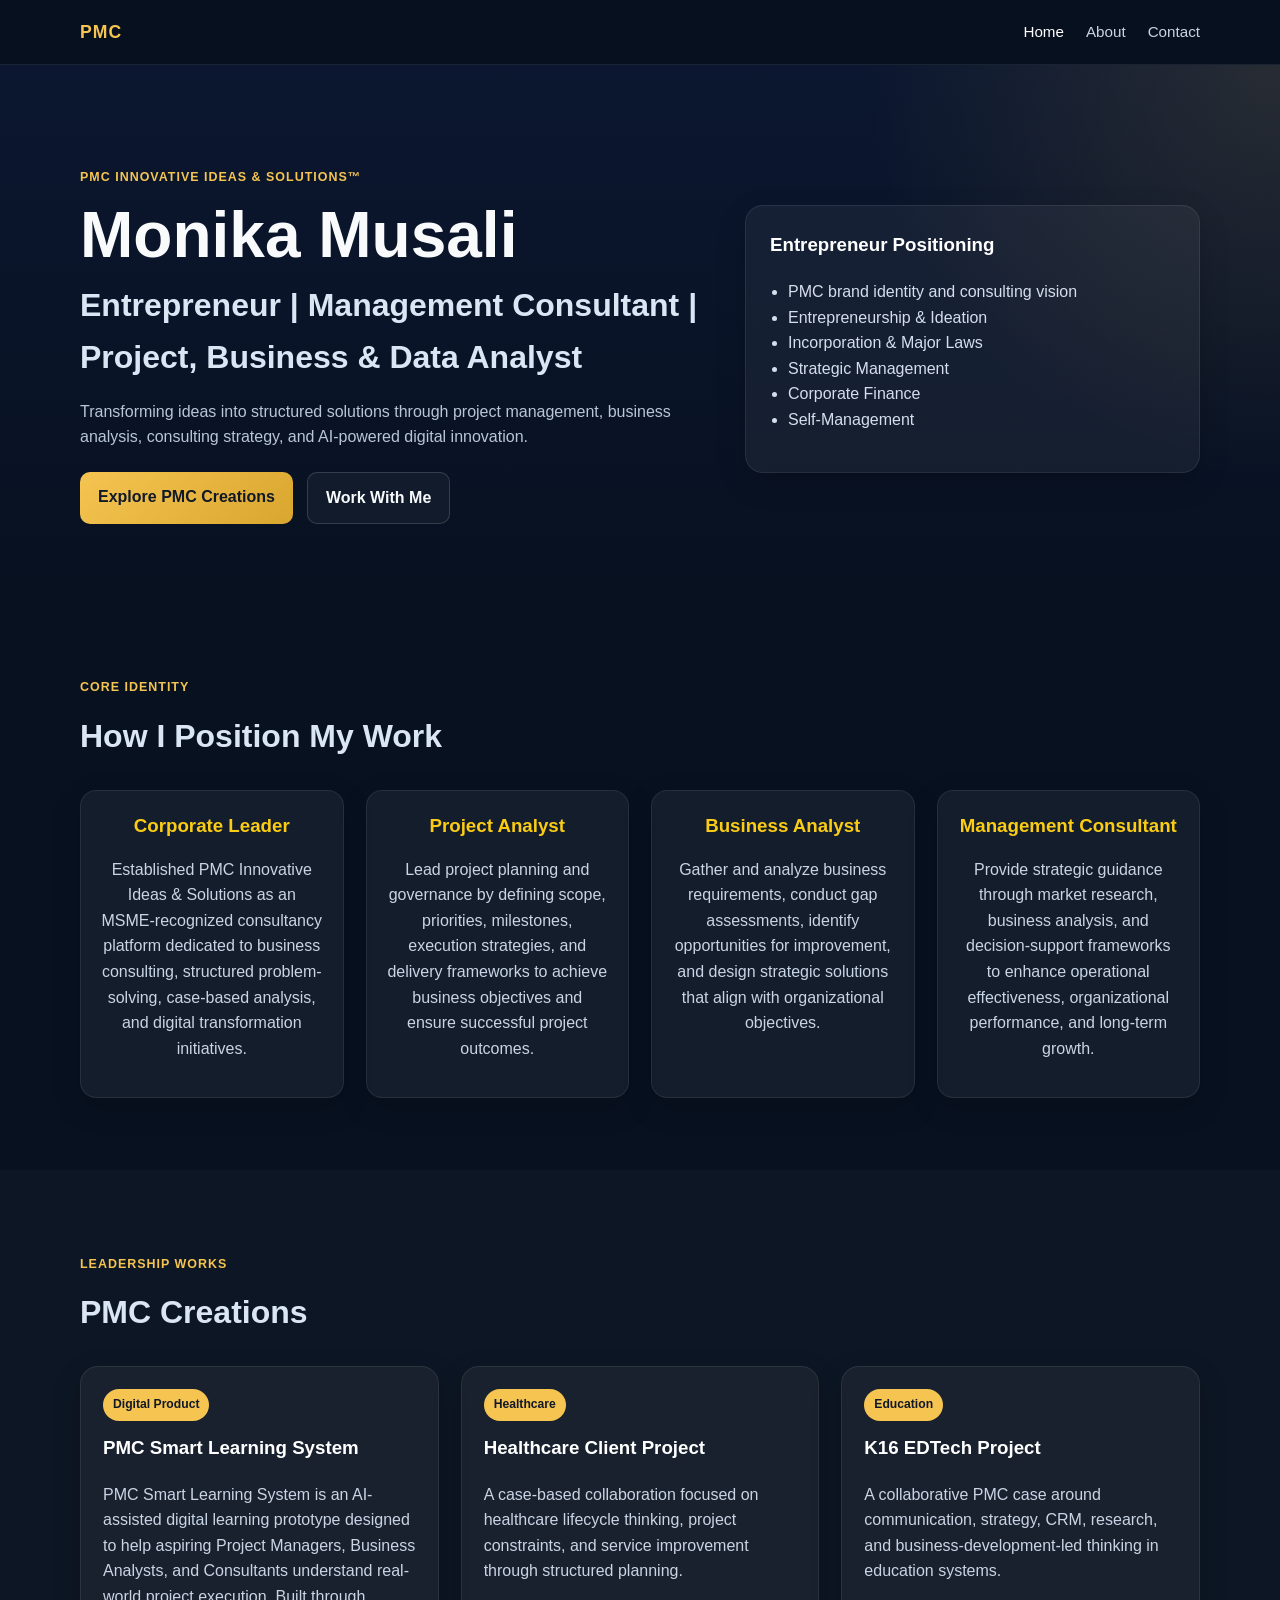
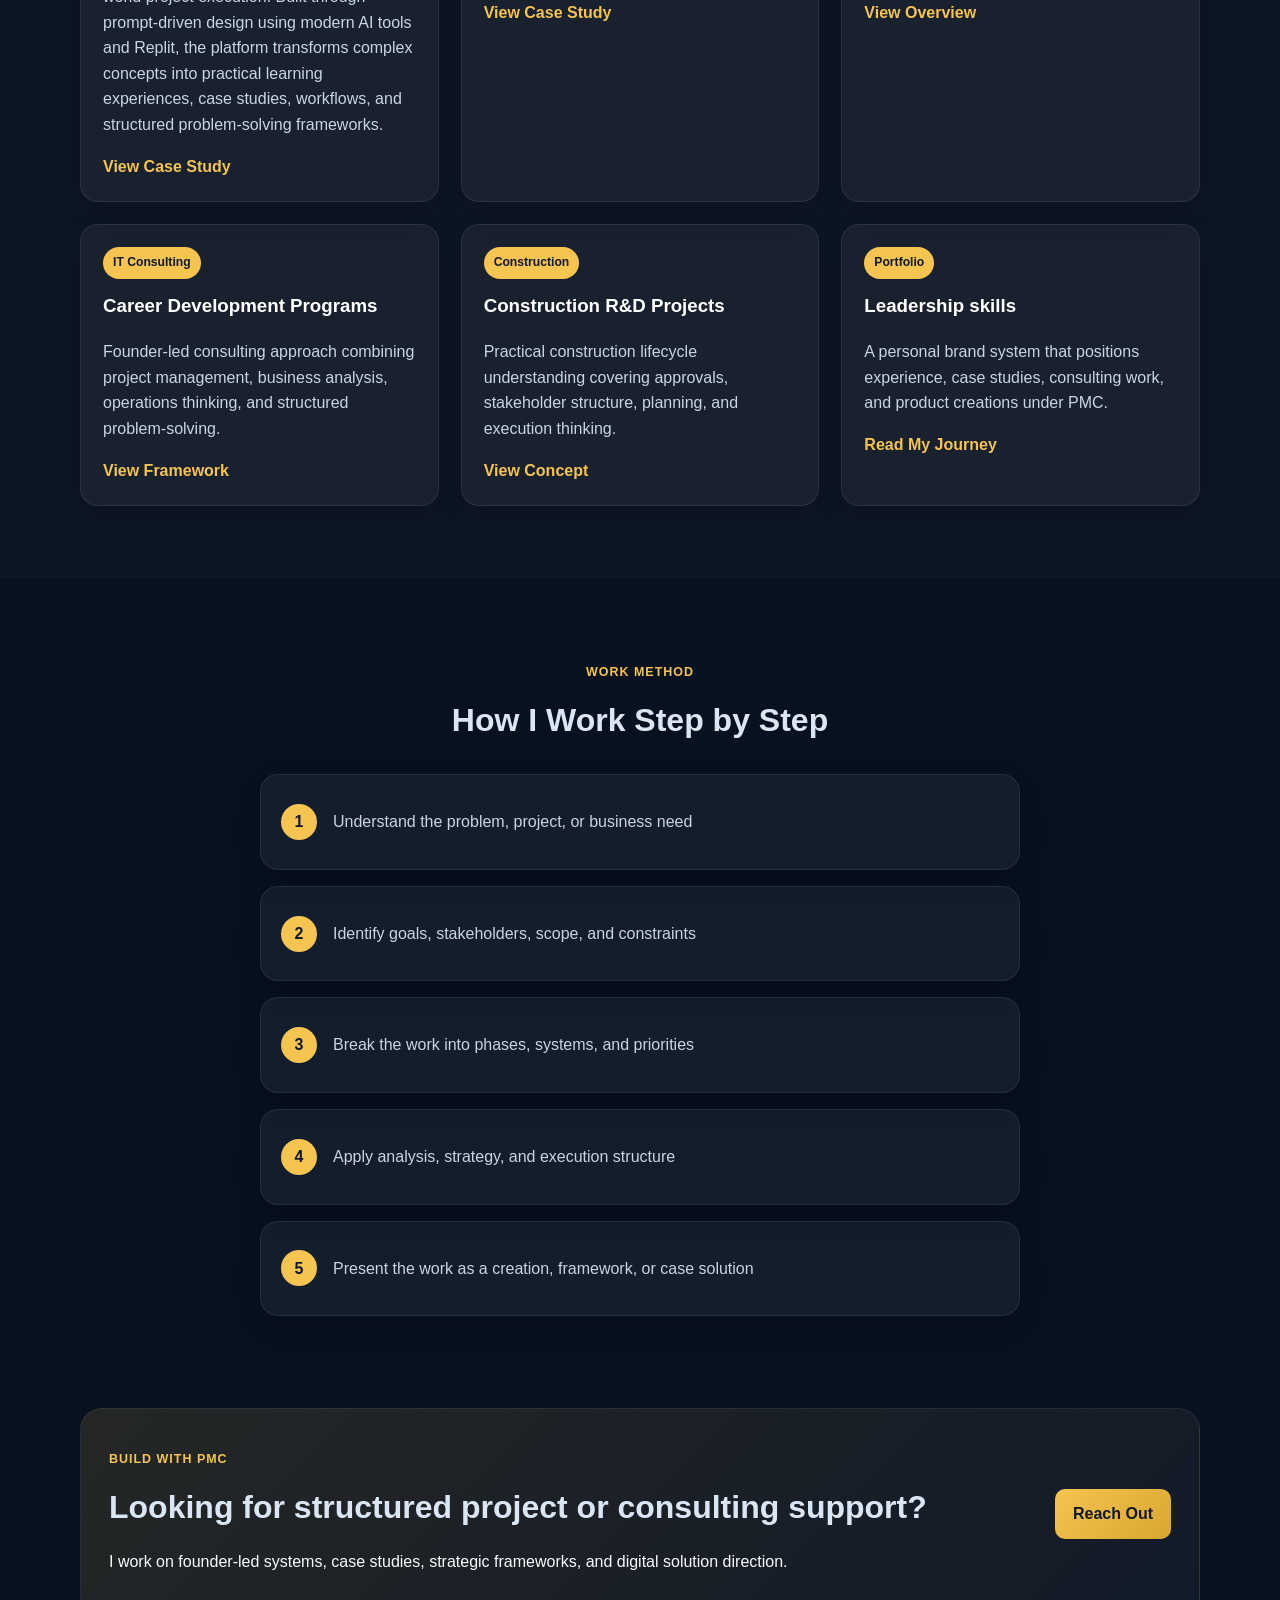
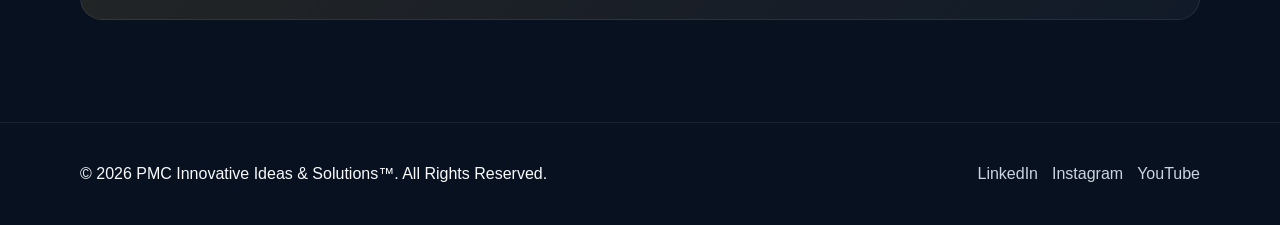
==== commit 91362097: "Update index.html" ====
--- a/index.html
+++ b/index.html
@@ -102,9 +102,9 @@
             <h3>PMC Smart Learning System</h3>
           </div>
           <p>
-            AI-assisted product prototype created through prompt-led design in Replit
-            to support learners becoming Project Managers, Business Analysts,
-            and Consultants.
+           PMC Smart Learning System is an AI-assisted digital learning prototype designed to help aspiring Project Managers, Business Analysts, and Consultants
+            understand real-world project execution. Built through prompt-driven design using modern AI tools and Replit, 
+            the platform transforms complex concepts into practical learning experiences, case studies, workflows, and structured problem-solving frameworks.
           </p>
           <div class="project-links">
             <a href="pmc-smart-learning.html" class="text-link">View Case Study</a>
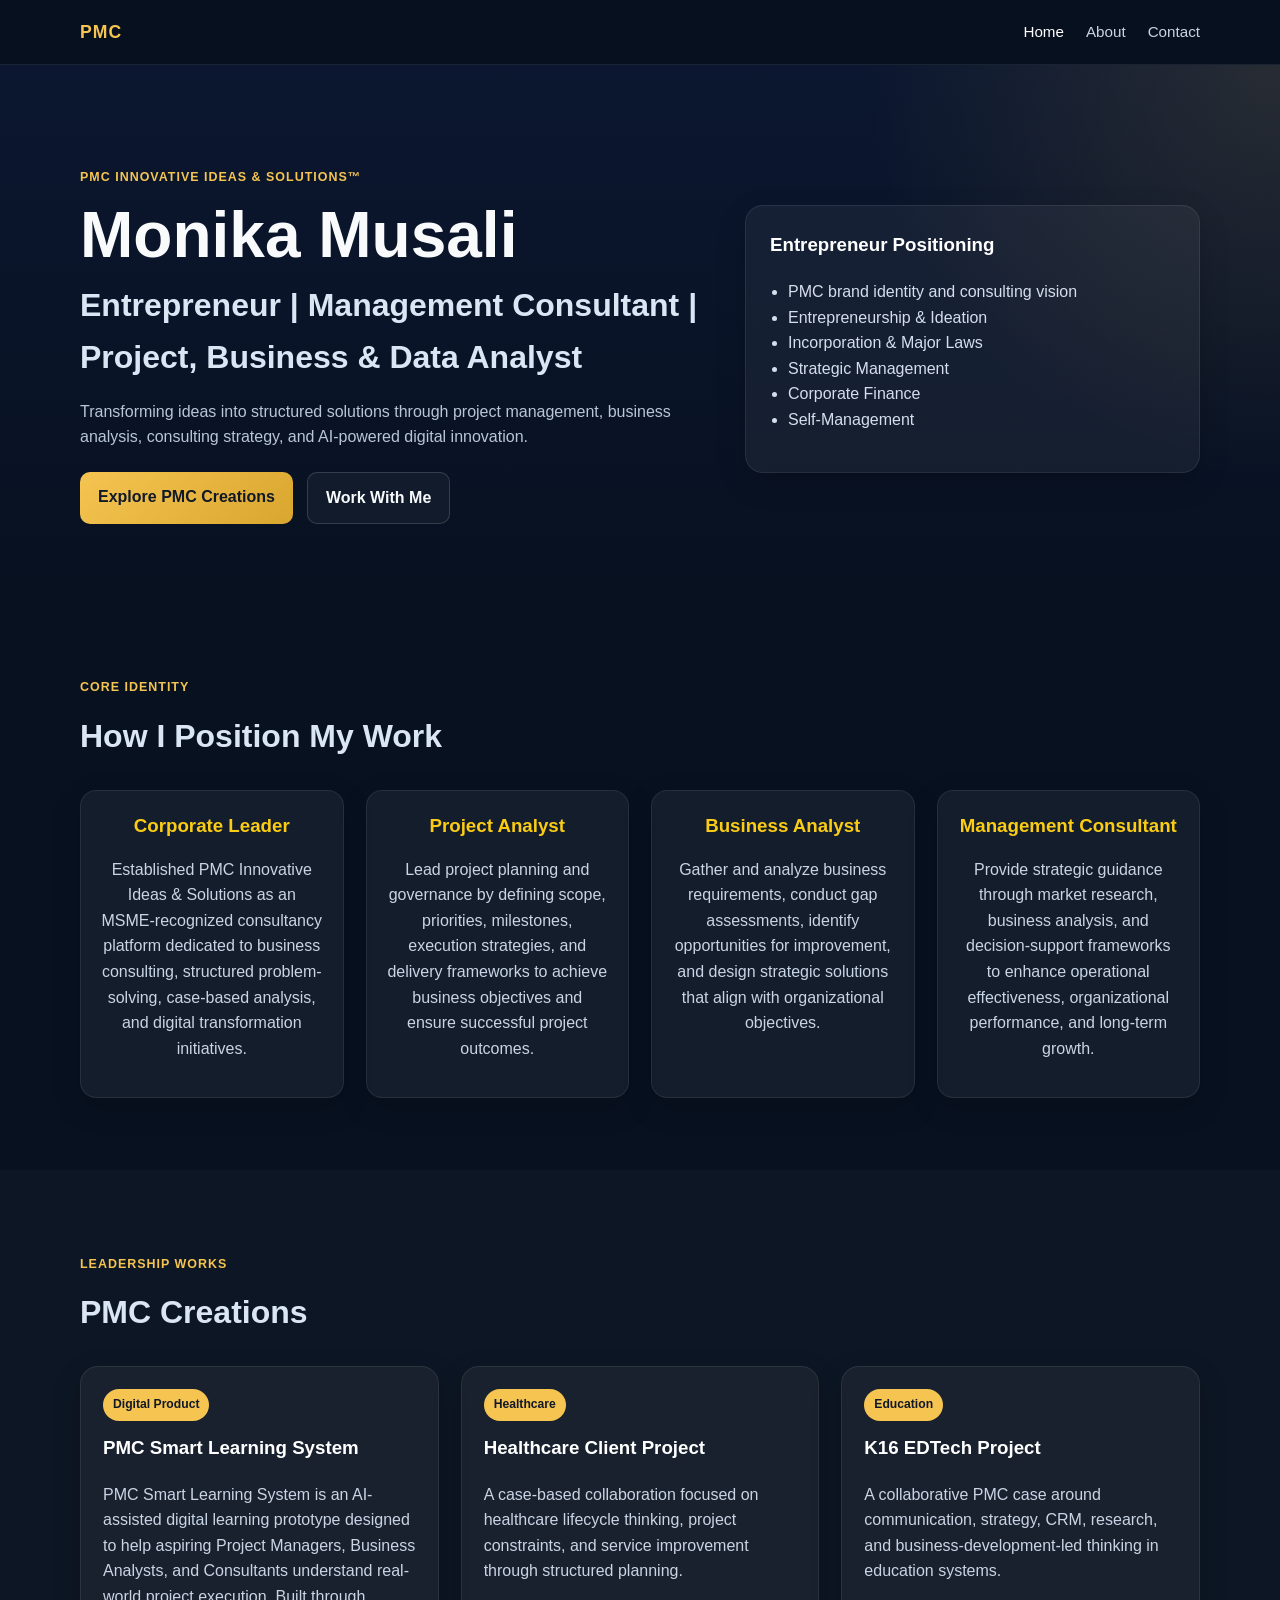
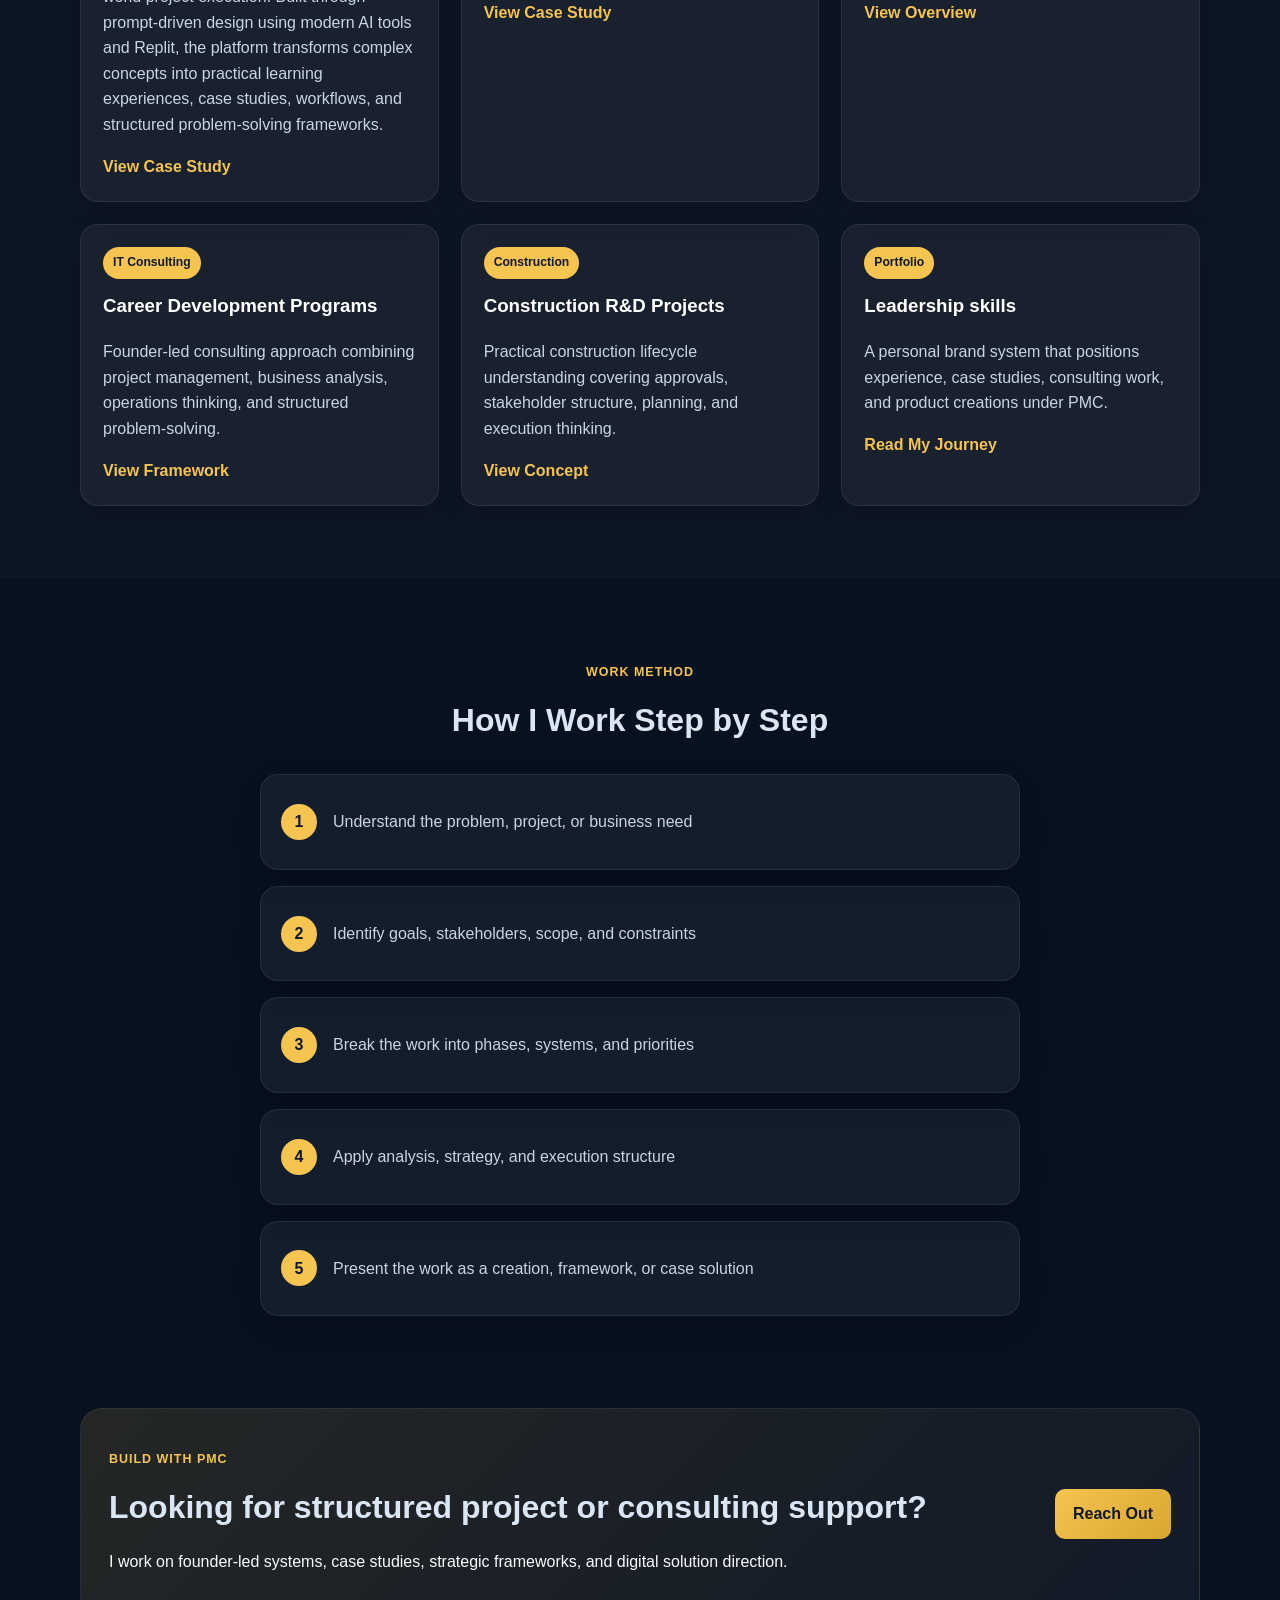
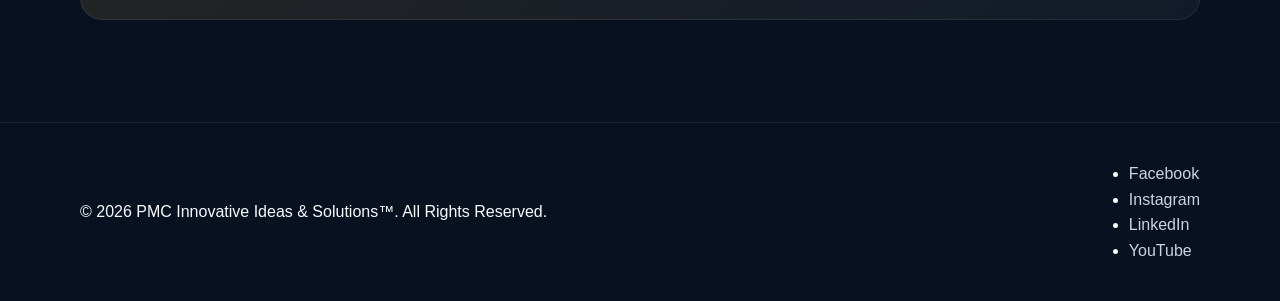
==== commit d56a50ff: "Fix HTML structure and update footer links" ====
--- a/index.html
+++ b/index.html
@@ -229,9 +229,12 @@
     <div class="container footer-wrap">
       <p>© 2026 PMC Innovative Ideas & Solutions™. All Rights Reserved.</p>
       <div class="footer-links">
-        <a href="https://www.linkedin.com/in/monika-musali/" target="_blank">LinkedIn</a>
-        <a href="https://www.instagram.com/projectmanagementcreations/" target="_blank">Instagram</a>
-        <a href="https://www.youtube.com/@PMC.Solutions/" target="_blank">YouTube</a>
+        <ul class="icons">
+							<li><a href="https://www.facebook.com/monikamusali/" class="icon brands fa-facebook-f"><span class="label">Facebook</span></a></li>
+							<li><a href="https://www.instagram.com/projectmanagementcreations/" class="icon brands fa-instagram"><span class="label">Instagram</span></a></li>
+						    <li><a href="https://www.linkedin.com/in/monika-musali/" class="icon brands fa-linkedin"><span class="label">LinkedIn</span></a></li>
+							<li><a href="https://www.youtube.com/@PMC.Solutions/" class="icon brands fa-youtube"><span class="label">YouTube</span></a></li>
+						</ul>
       </div>
     </div>
   </footer>
--- a/style.css
+++ b/style.css
@@ -399,4 +399,30 @@
 .card:hover {
   transform: translateY(-5px);
   transition: 0.3s;
-}+}
+
+/* Back Navigation */
+.back-navigation{
+    padding:25px 0 0;
+}
+
+.back-navigation .container{
+    max-width:1100px;
+    margin:auto;
+}
+
+.back-btn{
+    display:inline-flex;
+    align-items:center;
+    gap:8px;
+    text-decoration:none;
+    color:#FFC247;
+    font-size:16px;
+    font-weight:600;
+    transition:.3s;
+}
+
+.back-btn:hover{
+    color:#FFD86B;
+    transform:translateX(-3px);
+}
